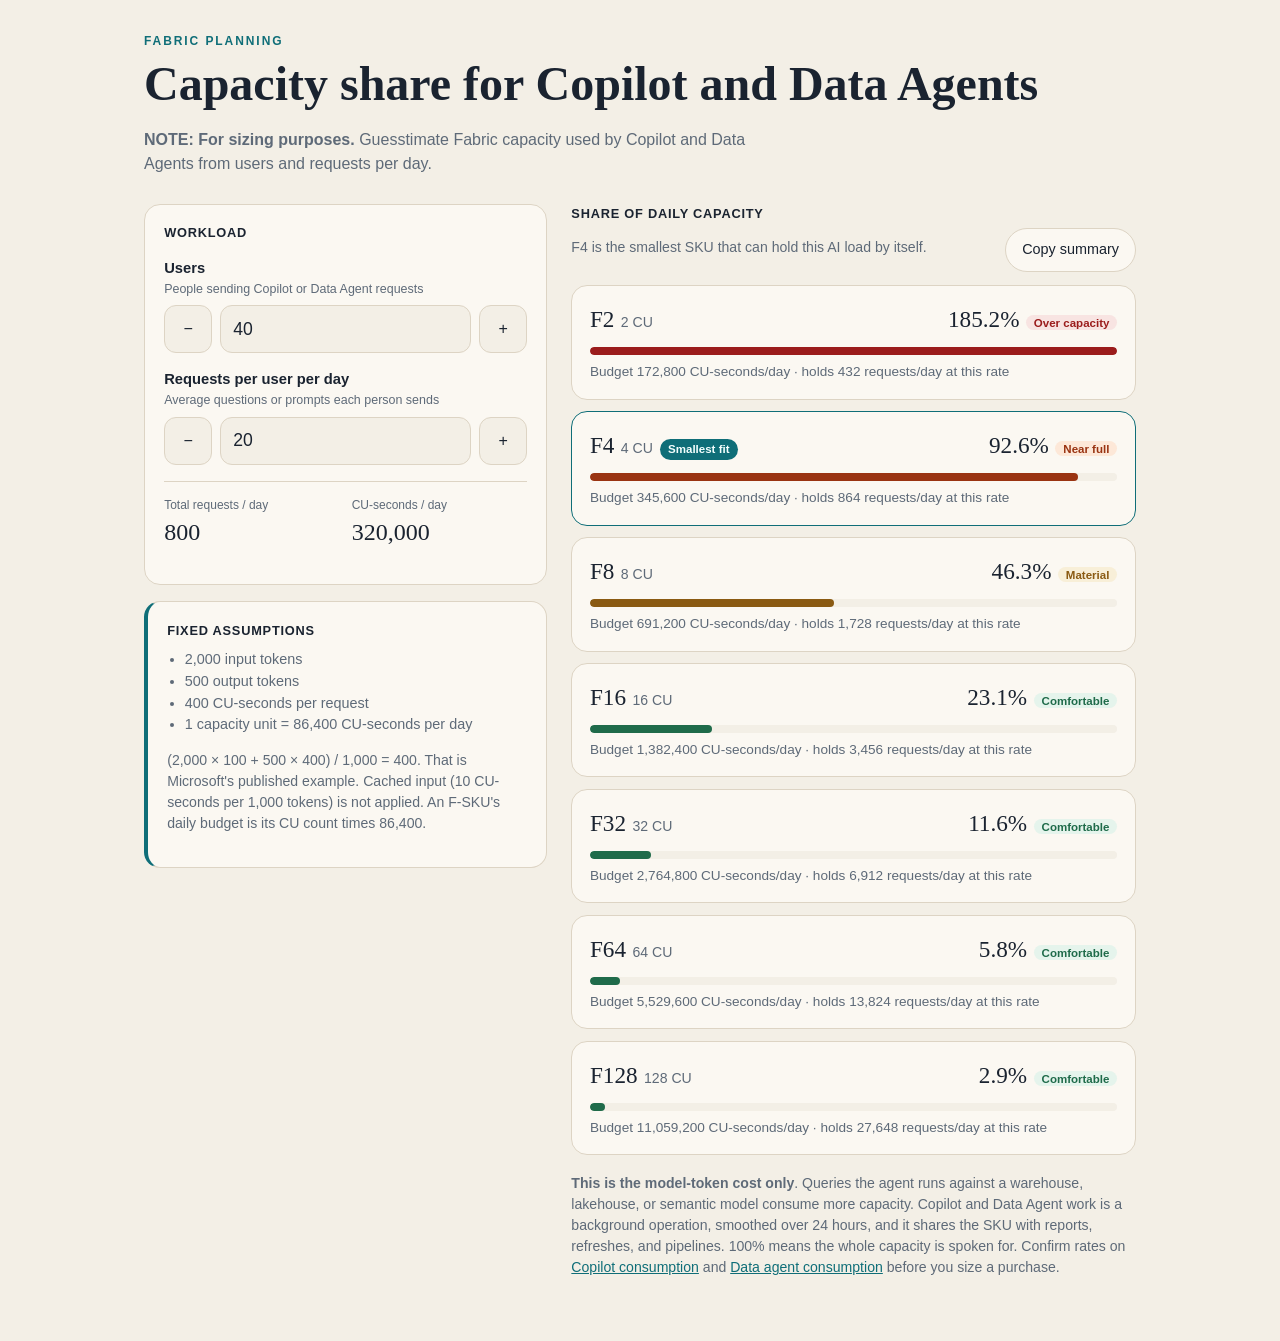
==== docs/index.html @ d9311674 "fix analytics and some text" ====
<!DOCTYPE html>
<html lang="en">
<head>
  <meta charset="utf-8" />
  <meta name="viewport" content="width=device-width, initial-scale=1" />
  <title>Fabric CU Planner</title>
  <meta name="description" content="
  Guesstimate Fabric capacity used by Copilot and Data Agents from users and requests per day." />
  <style>
    :root {
      --paper: #f3efe6;
      --sheet: #fbf8f2;
      --ink: #1a2330;
      --muted: #5e6a78;
      --line: #ddd4c4;
      --accent: #0f6e78;
      --accent-ink: #f4fffe;
      --ok: #1f6b4a;
      --ok-bg: #e5f4ec;
      --warn: #8a5a12;
      --warn-bg: #f8efd8;
      --hot: #9a3412;
      --hot-bg: #fde8d8;
      --over: #9b1c1c;
      --over-bg: #f8e4e2;
      --sans: "Segoe UI", "Liberation Sans", sans-serif;
      --serif: "Palatino Linotype", "Liberation Serif", Georgia, serif;
    }
    * { box-sizing: border-box; }
    html, body { margin: 0; background: var(--paper); color: var(--ink); }
    body { font-family: var(--sans); line-height: 1.5; }
    button, [role="button"] { cursor: pointer; }
    button, input { font: inherit; color: inherit; }
    a { color: var(--accent); }
    .wrap { max-width: 64rem; margin: 0 auto; padding: 2rem 1rem 3rem; }
    .kicker { margin: 0; font-size: 0.75rem; font-weight: 650; letter-spacing: 0.16em; text-transform: uppercase; color: var(--accent); }
    h1 { margin: 0.4rem 0 0; font-family: var(--serif); font-size: clamp(2rem, 5vw, 3rem); font-weight: 600; line-height: 1.15; }
    .lede { max-width: 40rem; color: var(--muted); }
    .layout { display: grid; gap: 1.5rem; margin-top: 1.75rem; }
    @media (min-width: 960px) {
      .layout { grid-template-columns: 5fr 7fr; align-items: start; }
    }
    .card { background: var(--sheet); border: 1px solid var(--line); border-radius: 1rem; padding: 1.15rem 1.2rem; }
    .accent-card { border-left: 4px solid var(--accent); }
    h2 { margin: 0; font-size: 0.8rem; letter-spacing: 0.06em; text-transform: uppercase; }
    label { display: block; font-size: 0.92rem; font-weight: 600; margin-top: 0.9rem; }
    .hint { margin: 0.1rem 0 0.4rem; color: var(--muted); font-size: 0.78rem; }
    .stepper { display: flex; gap: 0.5rem; }
    .stepper button, .stepper input {
      height: 3rem; border: 1px solid var(--line); background: var(--paper); border-radius: 0.75rem;
    }
    .stepper button { width: 3rem; }
    .stepper input { flex: 1; min-width: 0; padding: 0 0.75rem; font-size: 1.1rem; font-variant-numeric: tabular-nums; }
    .stepper input:focus { outline: 2px solid var(--accent); border-color: var(--accent); }
    .stats { display: grid; grid-template-columns: 1fr 1fr; gap: 0.75rem; margin-top: 1rem; padding-top: 0.9rem; border-top: 1px solid var(--line); }
    .stats dt { color: var(--muted); font-size: 0.75rem; }
    .stats dd { margin: 0; font-family: var(--serif); font-size: 1.5rem; font-variant-numeric: tabular-nums; }
    ul.assume { margin: 0.6rem 0 0; padding-left: 1.1rem; color: var(--muted); font-size: 0.9rem; }
    .note { color: var(--muted); font-size: 0.88rem; }
    .toolbar { display: flex; flex-wrap: wrap; justify-content: space-between; gap: 0.75rem; align-items: flex-end; margin-bottom: 0.8rem; }
    .actions { display: flex; gap: 0.5rem; flex-wrap: wrap; }
    .btn { display: inline-flex; align-items: center; height: 2.75rem; padding: 0 1rem; border-radius: 999px; border: 1px solid var(--line); background: var(--sheet); text-decoration: none; color: var(--ink); font-size: 0.9rem; }
    .btn.primary { background: var(--accent); color: var(--accent-ink); border-color: var(--accent); }
    ol { list-style: none; margin: 0; padding: 0; display: grid; gap: 0.7rem; }
    li.sku { background: var(--sheet); border: 1px solid var(--line); border-radius: 1rem; padding: 1rem 1.1rem; }
    li.sku.fit { border-color: var(--accent); }
    .row { display: flex; flex-wrap: wrap; justify-content: space-between; gap: 0.4rem; align-items: baseline; }
    .sku-name { font-family: var(--serif); font-size: 1.45rem; }
    .cus { color: var(--muted); font-size: 0.88rem; margin-left: 0.4rem; }
    .pill { display: inline-block; border-radius: 999px; padding: 0.1rem 0.5rem; font-size: 0.72rem; font-weight: 650; margin-left: 0.45rem; }
    .pill.fit { background: var(--accent); color: var(--accent-ink); }
    .pct { font-family: var(--serif); font-size: 1.45rem; font-variant-numeric: tabular-nums; }
    .band { border-radius: 999px; padding: 0.1rem 0.5rem; font-size: 0.72rem; font-weight: 650; margin-left: 0.4rem; }
    .room { background: var(--ok-bg); color: var(--ok); }
    .busy { background: var(--warn-bg); color: var(--warn); }
    .tight { background: var(--hot-bg); color: var(--hot); }
    .over { background: var(--over-bg); color: var(--over); }
    .track { margin-top: 0.65rem; height: 0.5rem; background: var(--paper); border-radius: 999px; overflow: hidden; }
    .fill { height: 100%; border-radius: 999px; width: 0; }
    .fill.room { background: var(--ok); }
    .fill.busy { background: var(--warn); }
    .fill.tight { background: var(--hot); }
    .fill.over { background: var(--over); }
    .meta { margin: 0.45rem 0 0; color: var(--muted); font-size: 0.85rem; font-variant-numeric: tabular-nums; }
    .foot { margin-top: 1.1rem; }
    @media (prefers-reduced-motion: no-preference) {
      .fill { transition: width 200ms ease; }
    }
  </style>
</head>
<body>
  <main class="wrap">
    <p class="kicker">Fabric planning</p>
    <h1>Capacity share for Copilot and Data Agents</h1>
    <p class="lede"><strong>NOTE: For sizing purposes.</strong> Guesstimate Fabric capacity used by Copilot and Data Agents from users and requests per day.</p>

    <div class="layout">
      <section>
        <div class="card">
          <h2>Workload</h2>
          <label for="users">Users</label>
          <p class="hint">People sending Copilot or Data Agent requests</p>
          <div class="stepper">
            <button type="button" id="users-dec" aria-label="Decrease users">−</button>
            <input id="users" inputmode="numeric" autocomplete="off" value="40" />
            <button type="button" id="users-inc" aria-label="Increase users">+</button>
          </div>
          <label for="requests">Requests per user per day</label>
          <p class="hint">Average questions or prompts each person sends</p>
          <div class="stepper">
            <button type="button" id="requests-dec" aria-label="Decrease requests">−</button>
            <input id="requests" inputmode="numeric" autocomplete="off" value="20" />
            <button type="button" id="requests-inc" aria-label="Increase requests">+</button>
          </div>
          <dl class="stats">
            <div><dt>Total requests / day</dt><dd id="total">0</dd></div>
            <div><dt>CU-seconds / day</dt><dd id="daily">0</dd></div>
          </dl>
        </div>
        <div class="card accent-card" style="margin-top:1rem">
          <h2>Fixed assumptions</h2>
          <ul class="assume">
            <li>2,000 input tokens</li>
            <li>500 output tokens</li>
            <li>400 CU-seconds per request</li>
            <li>1 capacity unit = 86,400 CU-seconds per day</li>
          </ul>
          <p class="note">(2,000 × 100 + 500 × 400) / 1,000 = 400. That is Microsoft's published example. Cached input (10 CU-seconds per 1,000 tokens) is not applied. An F-SKU's daily budget is its CU count times 86,400.</p>
        </div>
      </section>

      <section>
        <div class="toolbar">
          <div>
            <h2>Share of daily capacity</h2>
            <p class="note" id="fit-line"></p>
          </div>
          <div class="actions">
            <button type="button" class="btn" id="copy">Copy summary</button>
          </div>
        </div>
        <ol id="skus"></ol>
        <p class="note foot"><strong>This is the model-token cost only</strong>. Queries the agent runs against a warehouse, lakehouse, or semantic model consume more capacity. Copilot and Data Agent work is a background operation, smoothed over 24 hours, and it shares the SKU with reports, refreshes, and pipelines. 100% means the whole capacity is spoken for. Confirm rates on <a href="https://learn.microsoft.com/en-us/fabric/fundamentals/copilot-fabric-consumption" target="_blank">Copilot consumption</a> and <a href="https://learn.microsoft.com/en-us/fabric/fundamentals/data-agent-consumption" target="_blank">Data agent consumption</a> before you size a purchase.</p>
      </section>
    </div>
  </main>
  <script>
    const CU = 400;
    const DAY = 86400;
    const SKUS = [
      ["F2", 2], ["F4", 4], ["F8", 8], ["F16", 16], ["F32", 32], ["F64", 64], ["F128", 128]
    ];
    const BAND = {
      room: "Comfortable",
      busy: "Material",
      tight: "Near full",
      over: "Over capacity"
    };

    const usersEl = document.getElementById("users");
    const reqEl = document.getElementById("requests");
    const list = document.getElementById("skus");

    function digits(raw) {
      return String(raw).replace(/\D/g, "").replace(/^0+(?=\d)/, "").slice(0, 10);
    }
    function count(raw) {
      const d = digits(raw);
      if (!d) return 0;
      return Math.min(Number(d), 1000000000);
    }
    function fmt(n) { return Math.round(n).toLocaleString("en-US"); }
    function pctText(pct) {
      if (pct > 0 && pct < 0.1) return "<0.1%";
      if (pct > 100 && pct < 1000) return pct.toFixed(1) + "%";
      if (pct >= 1000) return Math.round(pct).toLocaleString("en-US") + "%";
      return pct.toFixed(1) + "%";
    }
    function band(pct) {
      if (pct > 100) return "over";
      if (pct > 80) return "tight";
      if (pct > 30) return "busy";
      return "room";
    }

    function render() {
      const users = count(usersEl.value);
      const perUser = count(reqEl.value);
      const total = users * perUser;
      const daily = total * CU;
      document.getElementById("total").textContent = fmt(total);
      document.getElementById("daily").textContent = fmt(daily);

      let smallest = null;
      const rows = SKUS.map(function (sku) {
        const budget = sku[1] * DAY;
        const pct = (daily / budget) * 100;
        const fits = pct <= 100;
        if (fits && !smallest) smallest = sku[0];
        return { id: sku[0], cus: sku[1], budget: budget, pct: pct, holds: Math.floor(budget / CU), fits: fits, band: band(pct) };
      });

      document.getElementById("fit-line").textContent = smallest
        ? smallest + " is the smallest SKU that can hold this AI load by itself."
        : "Even F128 is over capacity for this AI load by itself.";

      list.replaceChildren();
      rows.forEach(function (row) {
        const li = document.createElement("li");
        const marked = row.id === smallest && daily > 0;
        li.className = "sku" + (marked ? " fit" : "");
        const width = Math.max(0, Math.min(row.pct, 100));
        li.innerHTML =
          '<div class="row"><div><span class="sku-name"></span><span class="cus"></span>' +
          (marked ? '<span class="pill fit">Smallest fit</span>' : "") +
          '</div><div><span class="pct"></span><span class="band"></span></div></div>' +
          '<div class="track" role="meter"><div class="fill"></div></div>' +
          '<p class="meta"></p>';
        li.querySelector(".sku-name").textContent = row.id;
        li.querySelector(".cus").textContent = row.cus + " CU";
        li.querySelector(".pct").textContent = pctText(row.pct);
        const badge = li.querySelector(".band");
        badge.textContent = BAND[row.band];
        badge.classList.add(row.band);
        const fill = li.querySelector(".fill");
        fill.classList.add(row.band);
        fill.style.width = width + "%";
        li.querySelector(".track").setAttribute("aria-label", row.id + " uses " + pctText(row.pct) + " of daily capacity");
        li.querySelector(".meta").textContent =
          "Budget " + fmt(row.budget) + " CU-seconds/day · holds " + fmt(row.holds) + " requests/day at this rate";
        list.appendChild(li);
      });
    }

    function bind(input, dec, inc) {
      input.addEventListener("input", function () {
        input.value = digits(input.value);
        render();
      });
      document.getElementById(dec).addEventListener("click", function () {
        input.value = String(Math.max(0, count(input.value) - 1));
        render();
      });
      document.getElementById(inc).addEventListener("click", function () {
        input.value = String(count(input.value) + 1);
        render();
      });
    }
    bind(usersEl, "users-dec", "users-inc");
    bind(reqEl, "requests-dec", "requests-inc");

    document.getElementById("copy").addEventListener("click", async function () {
      const users = count(usersEl.value);
      const perUser = count(reqEl.value);
      const total = users * perUser;
      const daily = total * CU;
      const lines = [
        "Fabric Copilot / Data Agent capacity guesstimate",
        "Users: " + fmt(users),
        "Requests per user per day: " + fmt(perUser),
        "Total requests per day: " + fmt(total),
        "CU-seconds per request: 400 (2,000 input tokens + 500 output tokens)",
        "Daily CU-seconds: " + fmt(daily),
        "",
        "Share of each SKU (CU count × 86,400 CU-seconds/day):"
      ];
      let smallest = null;
      SKUS.forEach(function (sku) {
        const pct = (daily / (sku[1] * DAY)) * 100;
        const fits = pct <= 100;
        if (fits && !smallest) smallest = sku[0];
        lines.push(sku[0] + "  " + pctText(pct) + "  " + (fits ? "fits" : "over"));
      });
      lines.push("");
      lines.push(smallest
        ? "Smallest SKU that fits this AI load alone: " + smallest
        : "Even F128 is over capacity for this AI load alone.");
      lines.push("LLM tokens only. Queries against warehouse, lakehouse, or semantic models are extra.");
      const text = lines.join("\n");
      try { await navigator.clipboard.writeText(text); }
      catch (err) {
        const area = document.createElement("textarea");
        area.value = text;
        document.body.appendChild(area);
        area.select();
        document.execCommand("copy");
        area.remove();
      }
      const btn = document.getElementById("copy");
      btn.textContent = "Copied";
      setTimeout(function () { btn.textContent = "Copy summary"; }, 1600);
    });

    render();
  </script>
  <!-- Cloudflare Web Analytics --><script type='module' src='https://static.cloudflareinsights.com/beacon.min.js' data-cf-beacon='{"token": "a39a55a293044466ad2233b0552613f7"}'></script><!-- End Cloudflare Web Analytics -->
</body>
</html>
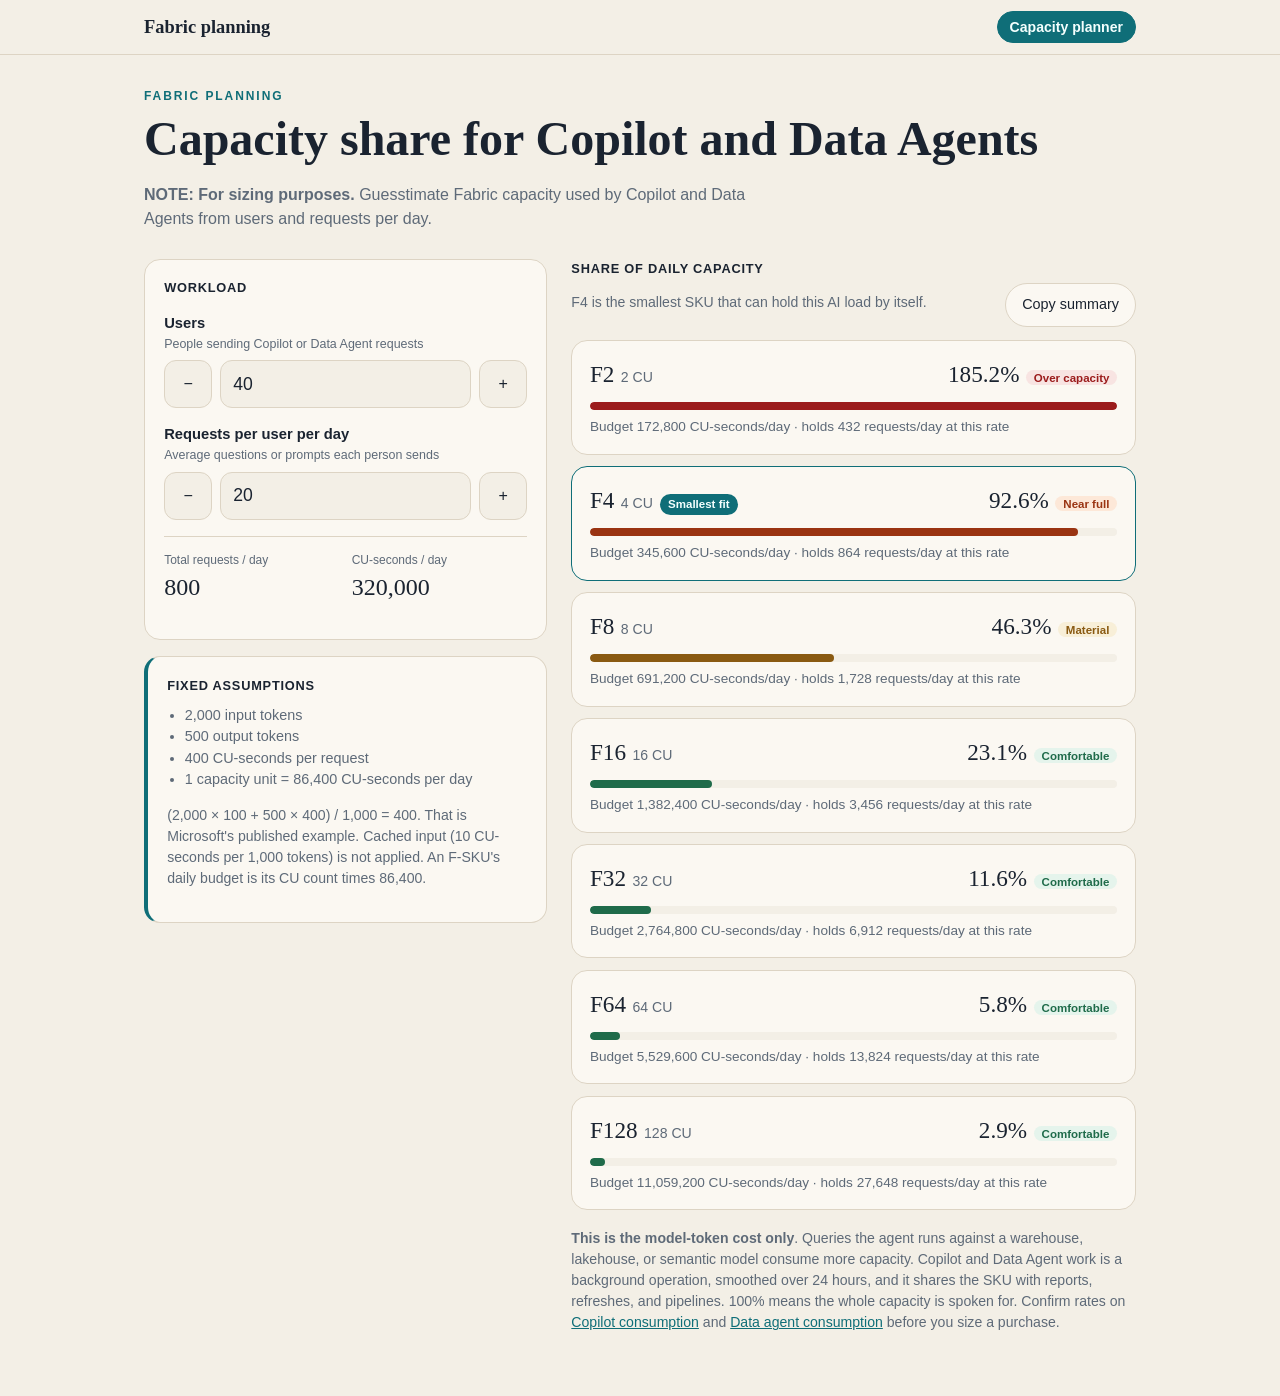
==== commit ddcec41e: "Add a shared navigation menu for future planning tools" ====
--- a/docs/index.html
+++ b/docs/index.html
@@ -88,7 +88,8 @@
     }
   </style>
 </head>
-<body>
+<body data-page="cu">
+  <script src="nav.js"></script>
   <main class="wrap">
     <p class="kicker">Fabric planning</p>
     <h1>Capacity share for Copilot and Data Agents</h1>
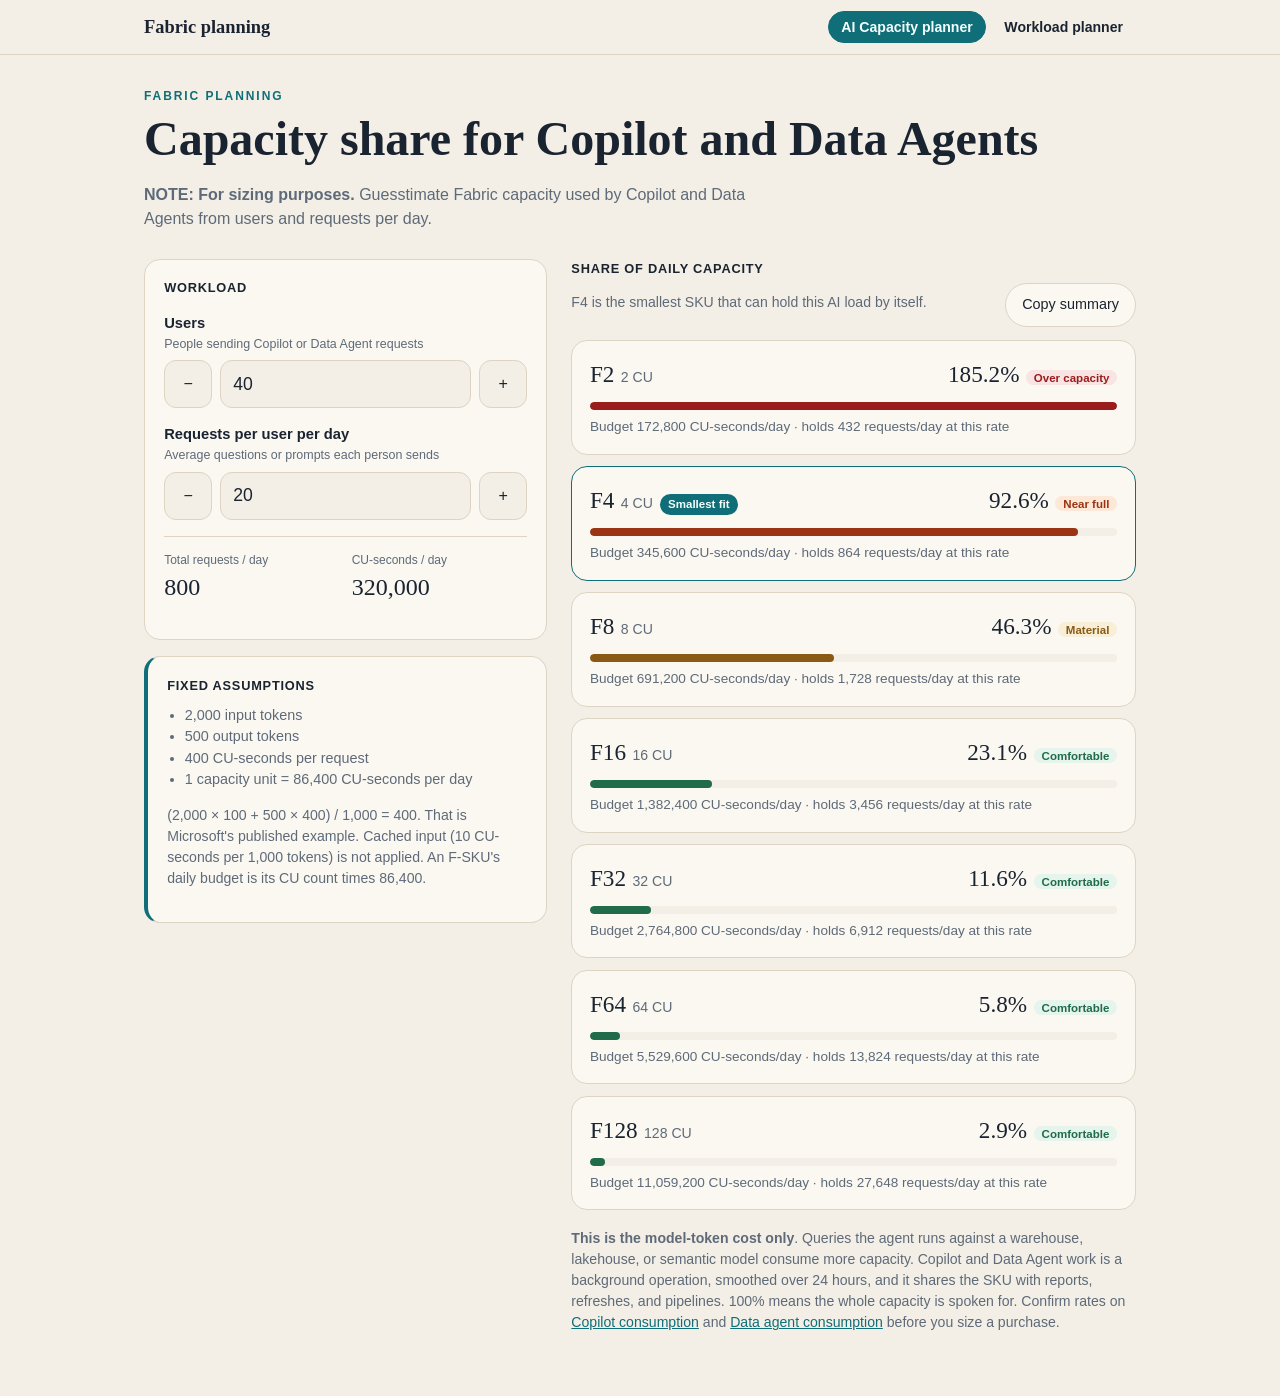
==== commit c903398a: "Extract shared site styles into docs/site.css" ====
--- a/docs/index.html
+++ b/docs/index.html
@@ -6,87 +6,7 @@
   <title>Fabric CU Planner</title>
   <meta name="description" content="
   Guesstimate Fabric capacity used by Copilot and Data Agents from users and requests per day." />
-  <style>
-    :root {
-      --paper: #f3efe6;
-      --sheet: #fbf8f2;
-      --ink: #1a2330;
-      --muted: #5e6a78;
-      --line: #ddd4c4;
-      --accent: #0f6e78;
-      --accent-ink: #f4fffe;
-      --ok: #1f6b4a;
-      --ok-bg: #e5f4ec;
-      --warn: #8a5a12;
-      --warn-bg: #f8efd8;
-      --hot: #9a3412;
-      --hot-bg: #fde8d8;
-      --over: #9b1c1c;
-      --over-bg: #f8e4e2;
-      --sans: "Segoe UI", "Liberation Sans", sans-serif;
-      --serif: "Palatino Linotype", "Liberation Serif", Georgia, serif;
-    }
-    * { box-sizing: border-box; }
-    html, body { margin: 0; background: var(--paper); color: var(--ink); }
-    body { font-family: var(--sans); line-height: 1.5; }
-    button, [role="button"] { cursor: pointer; }
-    button, input { font: inherit; color: inherit; }
-    a { color: var(--accent); }
-    .wrap { max-width: 64rem; margin: 0 auto; padding: 2rem 1rem 3rem; }
-    .kicker { margin: 0; font-size: 0.75rem; font-weight: 650; letter-spacing: 0.16em; text-transform: uppercase; color: var(--accent); }
-    h1 { margin: 0.4rem 0 0; font-family: var(--serif); font-size: clamp(2rem, 5vw, 3rem); font-weight: 600; line-height: 1.15; }
-    .lede { max-width: 40rem; color: var(--muted); }
-    .layout { display: grid; gap: 1.5rem; margin-top: 1.75rem; }
-    @media (min-width: 960px) {
-      .layout { grid-template-columns: 5fr 7fr; align-items: start; }
-    }
-    .card { background: var(--sheet); border: 1px solid var(--line); border-radius: 1rem; padding: 1.15rem 1.2rem; }
-    .accent-card { border-left: 4px solid var(--accent); }
-    h2 { margin: 0; font-size: 0.8rem; letter-spacing: 0.06em; text-transform: uppercase; }
-    label { display: block; font-size: 0.92rem; font-weight: 600; margin-top: 0.9rem; }
-    .hint { margin: 0.1rem 0 0.4rem; color: var(--muted); font-size: 0.78rem; }
-    .stepper { display: flex; gap: 0.5rem; }
-    .stepper button, .stepper input {
-      height: 3rem; border: 1px solid var(--line); background: var(--paper); border-radius: 0.75rem;
-    }
-    .stepper button { width: 3rem; }
-    .stepper input { flex: 1; min-width: 0; padding: 0 0.75rem; font-size: 1.1rem; font-variant-numeric: tabular-nums; }
-    .stepper input:focus { outline: 2px solid var(--accent); border-color: var(--accent); }
-    .stats { display: grid; grid-template-columns: 1fr 1fr; gap: 0.75rem; margin-top: 1rem; padding-top: 0.9rem; border-top: 1px solid var(--line); }
-    .stats dt { color: var(--muted); font-size: 0.75rem; }
-    .stats dd { margin: 0; font-family: var(--serif); font-size: 1.5rem; font-variant-numeric: tabular-nums; }
-    ul.assume { margin: 0.6rem 0 0; padding-left: 1.1rem; color: var(--muted); font-size: 0.9rem; }
-    .note { color: var(--muted); font-size: 0.88rem; }
-    .toolbar { display: flex; flex-wrap: wrap; justify-content: space-between; gap: 0.75rem; align-items: flex-end; margin-bottom: 0.8rem; }
-    .actions { display: flex; gap: 0.5rem; flex-wrap: wrap; }
-    .btn { display: inline-flex; align-items: center; height: 2.75rem; padding: 0 1rem; border-radius: 999px; border: 1px solid var(--line); background: var(--sheet); text-decoration: none; color: var(--ink); font-size: 0.9rem; }
-    .btn.primary { background: var(--accent); color: var(--accent-ink); border-color: var(--accent); }
-    ol { list-style: none; margin: 0; padding: 0; display: grid; gap: 0.7rem; }
-    li.sku { background: var(--sheet); border: 1px solid var(--line); border-radius: 1rem; padding: 1rem 1.1rem; }
-    li.sku.fit { border-color: var(--accent); }
-    .row { display: flex; flex-wrap: wrap; justify-content: space-between; gap: 0.4rem; align-items: baseline; }
-    .sku-name { font-family: var(--serif); font-size: 1.45rem; }
-    .cus { color: var(--muted); font-size: 0.88rem; margin-left: 0.4rem; }
-    .pill { display: inline-block; border-radius: 999px; padding: 0.1rem 0.5rem; font-size: 0.72rem; font-weight: 650; margin-left: 0.45rem; }
-    .pill.fit { background: var(--accent); color: var(--accent-ink); }
-    .pct { font-family: var(--serif); font-size: 1.45rem; font-variant-numeric: tabular-nums; }
-    .band { border-radius: 999px; padding: 0.1rem 0.5rem; font-size: 0.72rem; font-weight: 650; margin-left: 0.4rem; }
-    .room { background: var(--ok-bg); color: var(--ok); }
-    .busy { background: var(--warn-bg); color: var(--warn); }
-    .tight { background: var(--hot-bg); color: var(--hot); }
-    .over { background: var(--over-bg); color: var(--over); }
-    .track { margin-top: 0.65rem; height: 0.5rem; background: var(--paper); border-radius: 999px; overflow: hidden; }
-    .fill { height: 100%; border-radius: 999px; width: 0; }
-    .fill.room { background: var(--ok); }
-    .fill.busy { background: var(--warn); }
-    .fill.tight { background: var(--hot); }
-    .fill.over { background: var(--over); }
-    .meta { margin: 0.45rem 0 0; color: var(--muted); font-size: 0.85rem; font-variant-numeric: tabular-nums; }
-    .foot { margin-top: 1.1rem; }
-    @media (prefers-reduced-motion: no-preference) {
-      .fill { transition: width 200ms ease; }
-    }
-  </style>
+  <link rel="stylesheet" href="site.css" />
 </head>
 <body data-page="cu">
   <script src="nav.js"></script>
--- a/docs/site.css
+++ b/docs/site.css
@@ -0,0 +1,238 @@
+/* Shared styles for the Fabric planning site.
+   Link this from every page: <link rel="stylesheet" href="site.css" /> */
+
+:root {
+  --paper: #f3efe6;
+  --sheet: #fbf8f2;
+  --ink: #1a2330;
+  --muted: #5e6a78;
+  --line: #ddd4c4;
+  --accent: #0f6e78;
+  --accent-ink: #f4fffe;
+  --ok: #1f6b4a;
+  --ok-bg: #e5f4ec;
+  --warn: #8a5a12;
+  --warn-bg: #f8efd8;
+  --hot: #9a3412;
+  --hot-bg: #fde8d8;
+  --over: #9b1c1c;
+  --over-bg: #f8e4e2;
+  --sans: "Segoe UI", "Liberation Sans", sans-serif;
+  --serif: "Palatino Linotype", "Liberation Serif", Georgia, serif;
+}
+
+* { box-sizing: border-box; }
+html, body { margin: 0; background: var(--paper); color: var(--ink); }
+body { font-family: var(--sans); line-height: 1.5; }
+button, [role="button"] { cursor: pointer; }
+button, input { font: inherit; color: inherit; }
+a { color: var(--accent); }
+
+/* Navigation injected by nav.js */
+.site-header {
+  position: sticky;
+  top: 0;
+  z-index: 20;
+  background: var(--paper);
+  border-bottom: 1px solid var(--line);
+}
+.site-bar {
+  max-width: 64rem;
+  margin: 0 auto;
+  padding: 0.7rem 1rem;
+  display: flex;
+  flex-wrap: wrap;
+  align-items: center;
+  gap: 0.45rem 0.85rem;
+}
+.site-brand {
+  margin-right: auto;
+  font-family: var(--serif);
+  font-size: 1.15rem;
+  font-weight: 600;
+  color: var(--ink);
+  text-decoration: none;
+  line-height: 1.2;
+}
+.site-nav { display: flex; flex-wrap: wrap; gap: 0.35rem; }
+.site-nav a {
+  text-decoration: none;
+  color: var(--ink);
+  font-size: 0.88rem;
+  font-weight: 650;
+  line-height: 1.2;
+  padding: 0.4rem 0.75rem;
+  border-radius: 999px;
+  border: 1px solid transparent;
+}
+.site-nav a:hover { background: var(--sheet); border-color: var(--line); }
+.site-nav a[aria-current="page"] {
+  background: var(--accent);
+  color: var(--accent-ink);
+  border-color: var(--accent);
+}
+.site-nav a[aria-current="page"]:hover { background: var(--accent); }
+
+/* Page frame */
+.wrap { max-width: 64rem; margin: 0 auto; padding: 2rem 1rem 3rem; }
+.kicker {
+  margin: 0;
+  font-size: 0.75rem;
+  font-weight: 650;
+  letter-spacing: 0.16em;
+  text-transform: uppercase;
+  color: var(--accent);
+}
+h1 {
+  margin: 0.4rem 0 0;
+  font-family: var(--serif);
+  font-size: clamp(2rem, 5vw, 3rem);
+  font-weight: 600;
+  line-height: 1.15;
+}
+.lede { max-width: 40rem; color: var(--muted); }
+.layout { display: grid; gap: 1.5rem; margin-top: 1.75rem; }
+@media (min-width: 960px) {
+  .layout { grid-template-columns: 5fr 7fr; align-items: start; }
+}
+
+.card { background: var(--sheet); border: 1px solid var(--line); border-radius: 1rem; padding: 1.15rem 1.2rem; }
+.accent-card { border-left: 4px solid var(--accent); }
+.stack { display: grid; gap: 1rem; }
+
+h2 { margin: 0; font-size: 0.8rem; letter-spacing: 0.06em; text-transform: uppercase; }
+label { display: block; font-size: 0.92rem; font-weight: 600; margin-top: 0.9rem; }
+.hint { margin: 0.1rem 0 0.4rem; color: var(--muted); font-size: 0.78rem; }
+.note { color: var(--muted); font-size: 0.88rem; }
+ul.assume { margin: 0.6rem 0 0; padding-left: 1.1rem; color: var(--muted); font-size: 0.9rem; }
+.foot { margin-top: 1.1rem; }
+
+.stepper { display: flex; gap: 0.5rem; }
+.stepper button, .stepper input {
+  height: 3rem;
+  border: 1px solid var(--line);
+  background: var(--paper);
+  border-radius: 0.75rem;
+}
+.stepper button { width: 3rem; }
+.stepper input {
+  flex: 1;
+  min-width: 0;
+  padding: 0 0.75rem;
+  font-size: 1.1rem;
+  font-variant-numeric: tabular-nums;
+}
+.stepper input:focus { outline: 2px solid var(--accent); border-color: var(--accent); }
+
+input[type="number"] {
+  width: 100%;
+  height: 2.7rem;
+  border: 1px solid var(--line);
+  background: var(--paper);
+  border-radius: 0.7rem;
+  padding: 0 0.7rem;
+  font-variant-numeric: tabular-nums;
+}
+input[type="number"]:focus { outline: 2px solid var(--accent); border-color: var(--accent); }
+input[type="range"] { width: 100%; accent-color: var(--accent); }
+
+.grid { display: grid; gap: 0.75rem 1rem; margin-top: 0.8rem; }
+@media (min-width: 640px) {
+  .grid.two { grid-template-columns: 1fr 1fr; }
+}
+
+.stats {
+  display: grid;
+  grid-template-columns: 1fr 1fr;
+  gap: 0.75rem;
+  margin-top: 1rem;
+  padding-top: 0.9rem;
+  border-top: 1px solid var(--line);
+}
+.stats dt { color: var(--muted); font-size: 0.75rem; }
+.stats dd { margin: 0; font-family: var(--serif); font-size: 1.5rem; font-variant-numeric: tabular-nums; }
+
+.toolbar {
+  display: flex;
+  flex-wrap: wrap;
+  justify-content: space-between;
+  gap: 0.75rem;
+  align-items: flex-end;
+  margin-bottom: 0.8rem;
+}
+.actions { display: flex; gap: 0.5rem; flex-wrap: wrap; }
+.btn {
+  display: inline-flex;
+  align-items: center;
+  height: 2.75rem;
+  padding: 0 1rem;
+  border-radius: 999px;
+  border: 1px solid var(--line);
+  background: var(--sheet);
+  text-decoration: none;
+  color: var(--ink);
+  font-size: 0.9rem;
+}
+.btn.primary { background: var(--accent); color: var(--accent-ink); border-color: var(--accent); }
+
+ol { list-style: none; margin: 0; padding: 0; display: grid; gap: 0.7rem; }
+li.sku { background: var(--sheet); border: 1px solid var(--line); border-radius: 1rem; padding: 1rem 1.1rem; }
+li.sku.fit { border-color: var(--accent); }
+.row { display: flex; flex-wrap: wrap; justify-content: space-between; gap: 0.4rem; align-items: baseline; }
+.sku-name { font-family: var(--serif); font-size: 1.45rem; }
+.cus { color: var(--muted); font-size: 0.88rem; margin-left: 0.4rem; }
+.pill {
+  display: inline-block;
+  border-radius: 999px;
+  padding: 0.1rem 0.5rem;
+  font-size: 0.72rem;
+  font-weight: 650;
+  margin-left: 0.45rem;
+}
+.pill.fit { background: var(--accent); color: var(--accent-ink); }
+.pct { font-family: var(--serif); font-size: 1.45rem; font-variant-numeric: tabular-nums; }
+.band { border-radius: 999px; padding: 0.1rem 0.5rem; font-size: 0.72rem; font-weight: 650; margin-left: 0.4rem; }
+.room { background: var(--ok-bg); color: var(--ok); }
+.busy { background: var(--warn-bg); color: var(--warn); }
+.tight { background: var(--hot-bg); color: var(--hot); }
+.over { background: var(--over-bg); color: var(--over); }
+.track { margin-top: 0.65rem; height: 0.5rem; background: var(--paper); border-radius: 999px; overflow: hidden; }
+.fill { height: 100%; border-radius: 999px; width: 0; }
+.fill.room { background: var(--ok); }
+.fill.busy { background: var(--warn); }
+.fill.tight { background: var(--hot); }
+.fill.over { background: var(--over); }
+.meta { margin: 0.45rem 0 0; color: var(--muted); font-size: 0.85rem; font-variant-numeric: tabular-nums; }
+
+.split { display: grid; gap: 0.4rem; margin: 0.8rem 0 1rem; }
+.split-row { display: flex; justify-content: space-between; gap: 0.5rem; font-size: 0.88rem; }
+.split-row span:last-child { font-variant-numeric: tabular-nums; }
+.work-title { display: flex; justify-content: space-between; gap: 0.5rem; align-items: baseline; }
+.work-cu { font-family: var(--serif); font-size: 1.15rem; font-variant-numeric: tabular-nums; }
+
+@media (prefers-reduced-motion: no-preference) {
+  .fill { transition: width 200ms ease; }
+}
+
+/* Workload planner: wider frame, tighter form rhythm */
+[data-page="workloads"] .wrap { max-width: 72rem; }
+[data-page="workloads"] .lede { max-width: 46rem; }
+@media (min-width: 980px) {
+  [data-page="workloads"] .layout { grid-template-columns: 1.05fr 0.95fr; }
+}
+[data-page="workloads"] label { font-size: 0.88rem; margin-top: 0; }
+[data-page="workloads"] .hint { margin: 0.1rem 0 0.35rem; font-size: 0.76rem; }
+[data-page="workloads"] .note { font-size: 0.86rem; }
+[data-page="workloads"] ul.assume { font-size: 0.88rem; }
+[data-page="workloads"] .stats { margin-top: 0.9rem; padding-top: 0; border-top: 0; }
+[data-page="workloads"] .stats dd { font-size: 1.4rem; }
+[data-page="workloads"] .btn { height: 2.6rem; }
+[data-page="workloads"] li.sku { padding: 0.9rem 1rem; }
+[data-page="workloads"] .sku-name { font-size: 1.3rem; }
+[data-page="workloads"] .cus { font-size: 0.85rem; margin-left: 0.35rem; }
+[data-page="workloads"] .pill { background: var(--accent); color: var(--accent-ink); font-size: 0.7rem; margin-left: 0.4rem; }
+[data-page="workloads"] .pct { font-size: 1.3rem; }
+[data-page="workloads"] .band { font-size: 0.7rem; margin-left: 0.35rem; }
+[data-page="workloads"] .track { margin-top: 0.55rem; height: 0.45rem; }
+[data-page="workloads"] .meta { margin-top: 0.35rem; font-size: 0.82rem; }
+[data-page="workloads"] .site-bar { max-width: 72rem; }
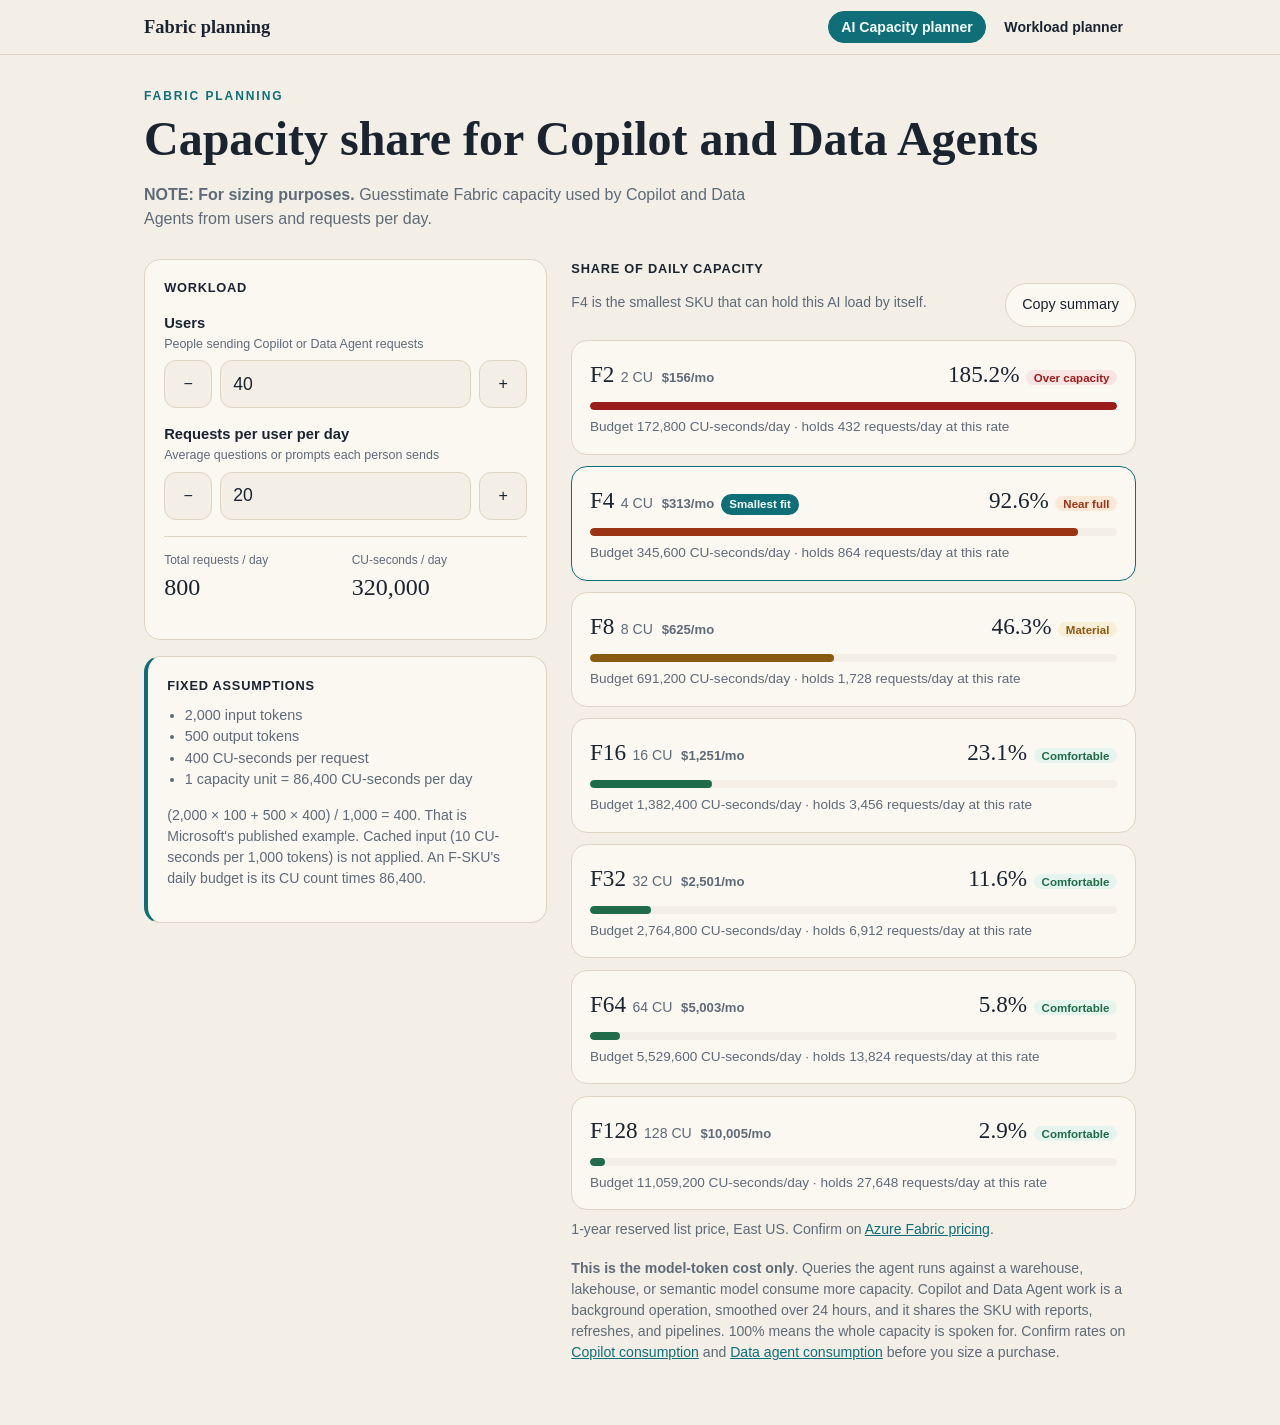
==== commit 5dc0f9b4: "Show East US 1-year reserved F-SKU price on each capacity row" ====
--- a/docs/index.html
+++ b/docs/index.html
@@ -61,6 +61,7 @@
           </div>
         </div>
         <ol id="skus"></ol>
+        <p class="note price-note">1-year reserved list price, East US. Confirm on <a href="https://azure.microsoft.com/en-us/pricing/details/microsoft-fabric/" target="_blank">Azure Fabric pricing</a>.</p>
         <p class="note foot"><strong>This is the model-token cost only</strong>. Queries the agent runs against a warehouse, lakehouse, or semantic model consume more capacity. Copilot and Data Agent work is a background operation, smoothed over 24 hours, and it shares the SKU with reports, refreshes, and pipelines. 100% means the whole capacity is spoken for. Confirm rates on <a href="https://learn.microsoft.com/en-us/fabric/fundamentals/copilot-fabric-consumption" target="_blank">Copilot consumption</a> and <a href="https://learn.microsoft.com/en-us/fabric/fundamentals/data-agent-consumption" target="_blank">Data agent consumption</a> before you size a purchase.</p>
       </section>
     </div>
@@ -118,7 +119,7 @@
         const pct = (daily / budget) * 100;
         const fits = pct <= 100;
         if (fits && !smallest) smallest = sku[0];
-        return { id: sku[0], cus: sku[1], budget: budget, pct: pct, holds: Math.floor(budget / CU), fits: fits, band: band(pct) };
+        return { id: sku[0], cus: sku[1], budget: budget, pct: pct, holds: Math.floor(budget / CU), fits: fits, band: band(pct), price: Math.round(sku[1] * 938 / 12) };
       });
 
       document.getElementById("fit-line").textContent = smallest
@@ -132,13 +133,14 @@
         li.className = "sku" + (marked ? " fit" : "");
         const width = Math.max(0, Math.min(row.pct, 100));
         li.innerHTML =
-          '<div class="row"><div><span class="sku-name"></span><span class="cus"></span>' +
+          '<div class="row"><div><span class="sku-name"></span><span class="cus"></span><span class="price"></span>' +
           (marked ? '<span class="pill fit">Smallest fit</span>' : "") +
           '</div><div><span class="pct"></span><span class="band"></span></div></div>' +
           '<div class="track" role="meter"><div class="fill"></div></div>' +
           '<p class="meta"></p>';
         li.querySelector(".sku-name").textContent = row.id;
         li.querySelector(".cus").textContent = row.cus + " CU";
+        li.querySelector(".price").textContent = "$" + fmt(row.price) + "/mo";
         li.querySelector(".pct").textContent = pctText(row.pct);
         const badge = li.querySelector(".band");
         badge.textContent = BAND[row.band];
@@ -190,13 +192,14 @@
         const pct = (daily / (sku[1] * DAY)) * 100;
         const fits = pct <= 100;
         if (fits && !smallest) smallest = sku[0];
-        lines.push(sku[0] + "  " + pctText(pct) + "  " + (fits ? "fits" : "over"));
+        lines.push(sku[0] + "  " + pctText(pct) + "  " + (fits ? "fits" : "over") + "  $" + fmt(Math.round(sku[1] * 938 / 12)) + "/mo reserved");
       });
       lines.push("");
       lines.push(smallest
         ? "Smallest SKU that fits this AI load alone: " + smallest
         : "Even F128 is over capacity for this AI load alone.");
       lines.push("LLM tokens only. Queries against warehouse, lakehouse, or semantic models are extra.");
+      lines.push("Prices are East US 1-year reserved list rates.");
       const text = lines.join("\n");
       try { await navigator.clipboard.writeText(text); }
       catch (err) {
--- a/docs/site.css
+++ b/docs/site.css
@@ -181,6 +181,7 @@
 .row { display: flex; flex-wrap: wrap; justify-content: space-between; gap: 0.4rem; align-items: baseline; }
 .sku-name { font-family: var(--serif); font-size: 1.45rem; }
 .cus { color: var(--muted); font-size: 0.88rem; margin-left: 0.4rem; }
+.price { color: var(--muted); font-size: 0.82rem; margin-left: 0.55rem; font-variant-numeric: tabular-nums; font-weight: 550; }
 .pill {
   display: inline-block;
   border-radius: 999px;
@@ -203,6 +204,7 @@
 .fill.tight { background: var(--hot); }
 .fill.over { background: var(--over); }
 .meta { margin: 0.45rem 0 0; color: var(--muted); font-size: 0.85rem; font-variant-numeric: tabular-nums; }
+.price-note { margin: 0.55rem 0 0; }
 
 .split { display: grid; gap: 0.4rem; margin: 0.8rem 0 1rem; }
 .split-row { display: flex; justify-content: space-between; gap: 0.5rem; font-size: 0.88rem; }
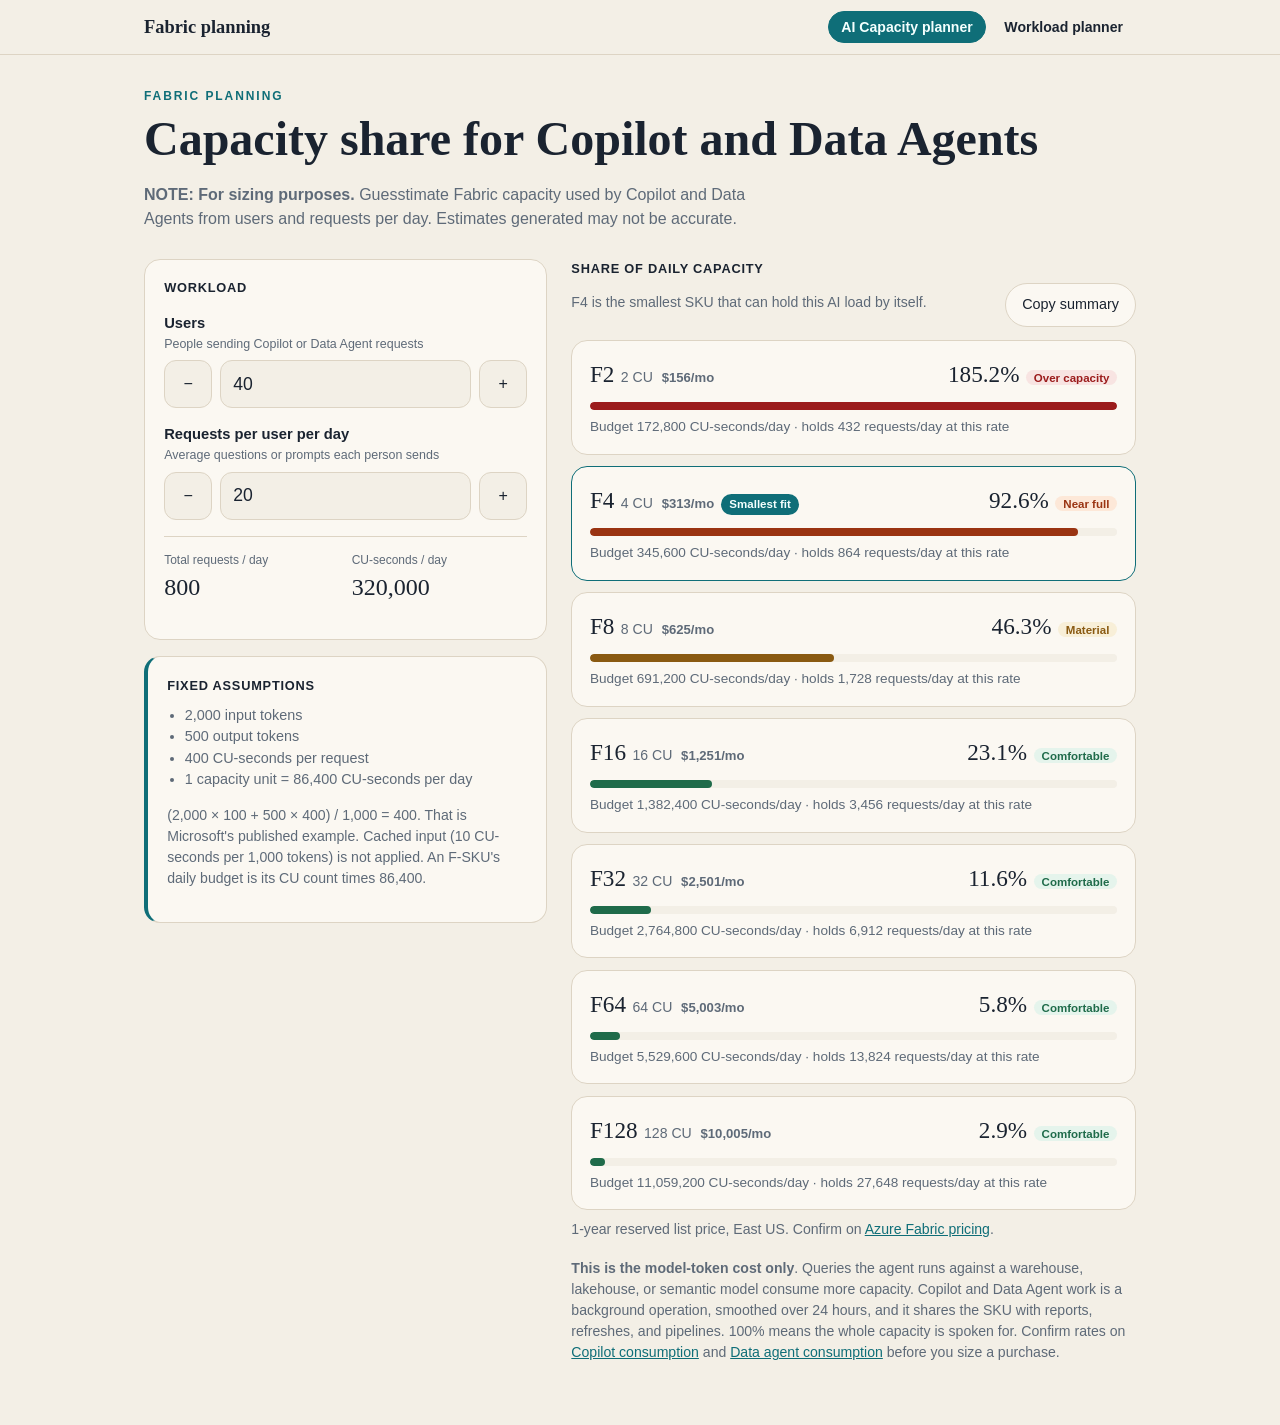
==== commit 4554b736: "add disclaimer" ====
--- a/docs/index.html
+++ b/docs/index.html
@@ -13,7 +13,7 @@
   <main class="wrap">
     <p class="kicker">Fabric planning</p>
     <h1>Capacity share for Copilot and Data Agents</h1>
-    <p class="lede"><strong>NOTE: For sizing purposes.</strong> Guesstimate Fabric capacity used by Copilot and Data Agents from users and requests per day.</p>
+    <p class="lede"><strong>NOTE: For sizing purposes.</strong> Guesstimate Fabric capacity used by Copilot and Data Agents from users and requests per day. Estimates generated may not be accurate.</p>
 
     <div class="layout">
       <section>
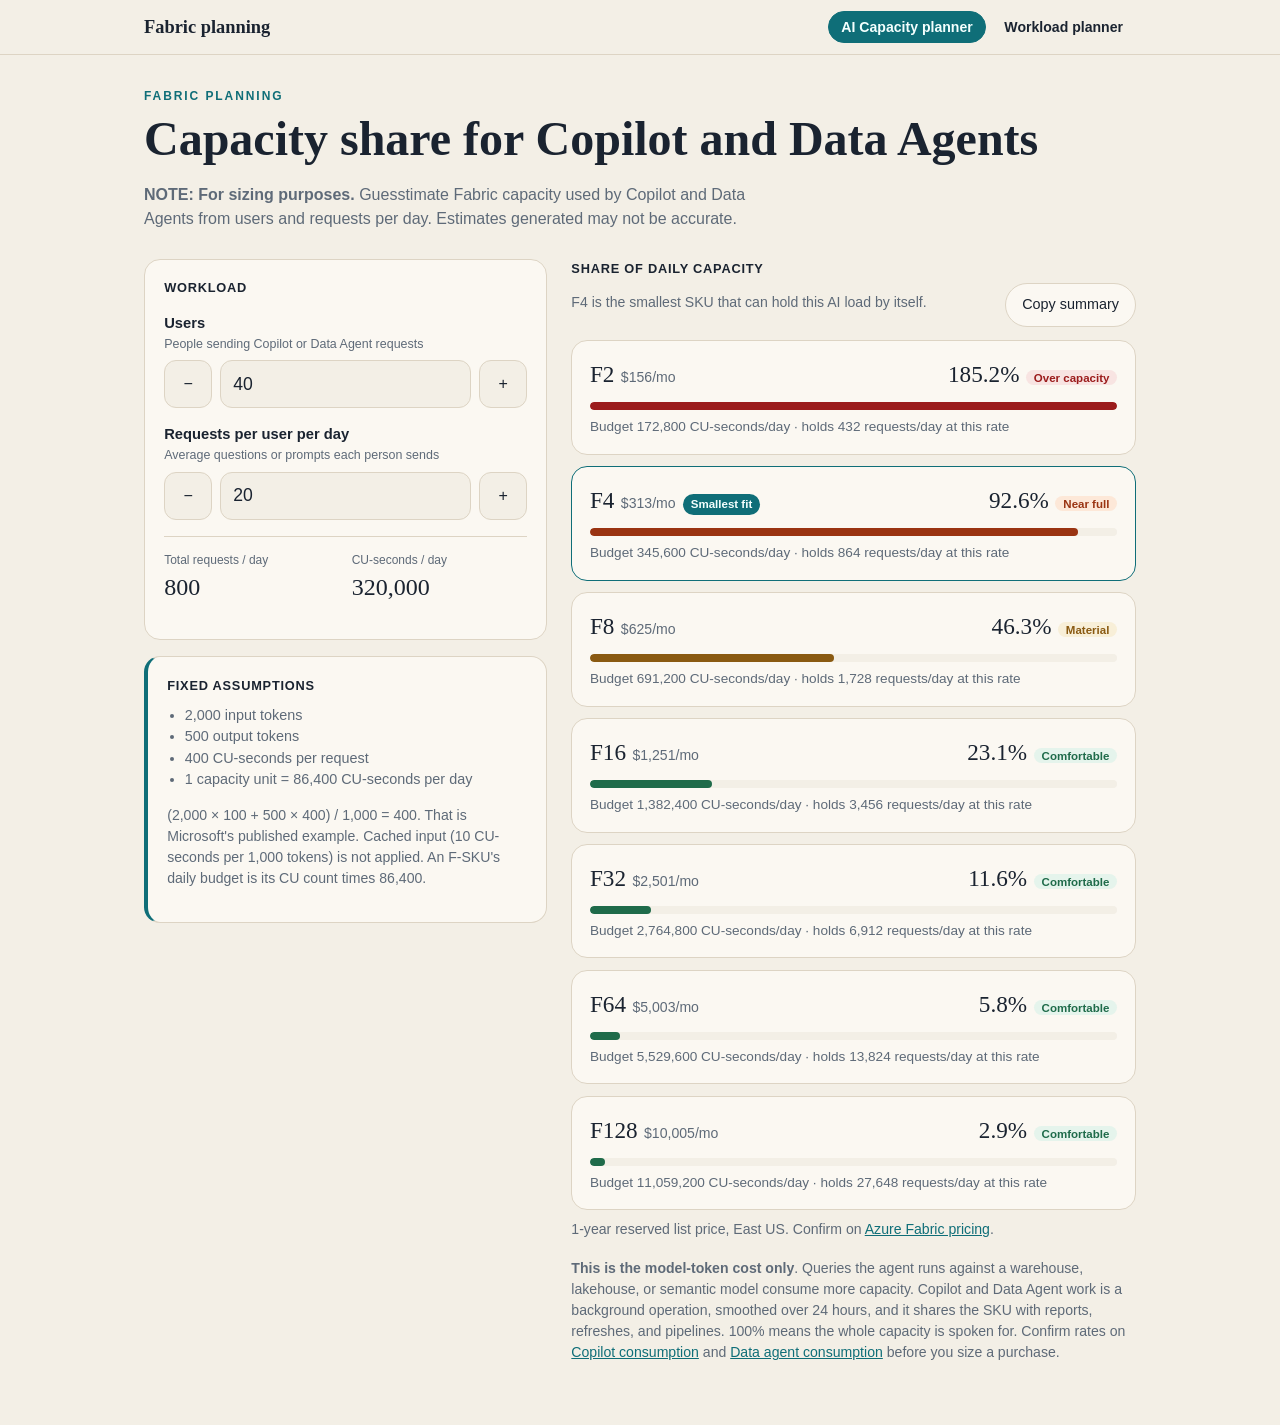
==== commit e1fb1a79: "Drop CU count from SKU labels and match price to that text style" ====
--- a/docs/index.html
+++ b/docs/index.html
@@ -133,13 +133,12 @@
         li.className = "sku" + (marked ? " fit" : "");
         const width = Math.max(0, Math.min(row.pct, 100));
         li.innerHTML =
-          '<div class="row"><div><span class="sku-name"></span><span class="cus"></span><span class="price"></span>' +
+          '<div class="row"><div><span class="sku-name"></span><span class="price"></span>' +
           (marked ? '<span class="pill fit">Smallest fit</span>' : "") +
           '</div><div><span class="pct"></span><span class="band"></span></div></div>' +
           '<div class="track" role="meter"><div class="fill"></div></div>' +
           '<p class="meta"></p>';
         li.querySelector(".sku-name").textContent = row.id;
-        li.querySelector(".cus").textContent = row.cus + " CU";
         li.querySelector(".price").textContent = "$" + fmt(row.price) + "/mo";
         li.querySelector(".pct").textContent = pctText(row.pct);
         const badge = li.querySelector(".band");
--- a/docs/site.css
+++ b/docs/site.css
@@ -180,8 +180,7 @@
 li.sku.fit { border-color: var(--accent); }
 .row { display: flex; flex-wrap: wrap; justify-content: space-between; gap: 0.4rem; align-items: baseline; }
 .sku-name { font-family: var(--serif); font-size: 1.45rem; }
-.cus { color: var(--muted); font-size: 0.88rem; margin-left: 0.4rem; }
-.price { color: var(--muted); font-size: 0.82rem; margin-left: 0.55rem; font-variant-numeric: tabular-nums; font-weight: 550; }
+.price { color: var(--muted); font-size: 0.88rem; margin-left: 0.4rem; font-variant-numeric: tabular-nums; }
 .pill {
   display: inline-block;
   border-radius: 999px;
@@ -231,7 +230,7 @@
 [data-page="workloads"] .btn { height: 2.6rem; }
 [data-page="workloads"] li.sku { padding: 0.9rem 1rem; }
 [data-page="workloads"] .sku-name { font-size: 1.3rem; }
-[data-page="workloads"] .cus { font-size: 0.85rem; margin-left: 0.35rem; }
+[data-page="workloads"] .price { font-size: 0.85rem; margin-left: 0.35rem; }
 [data-page="workloads"] .pill { background: var(--accent); color: var(--accent-ink); font-size: 0.7rem; margin-left: 0.4rem; }
 [data-page="workloads"] .pct { font-size: 1.3rem; }
 [data-page="workloads"] .band { font-size: 0.7rem; margin-left: 0.35rem; }
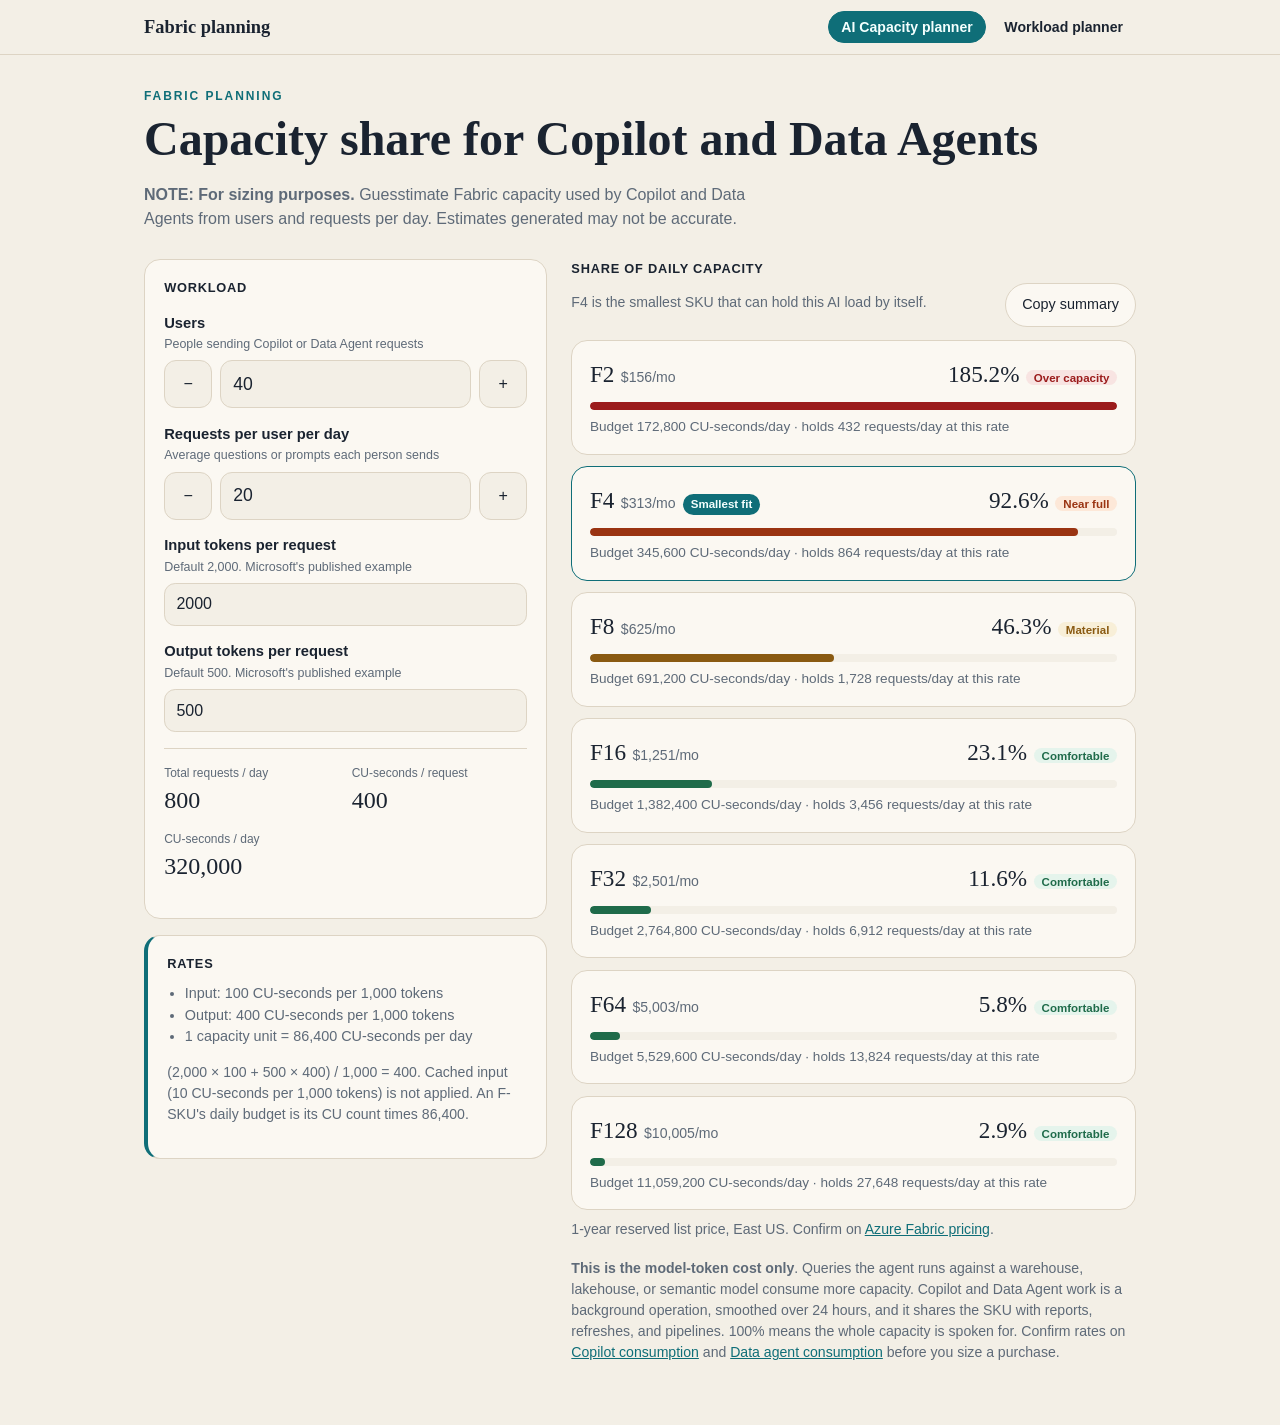
==== commit 6f449685: "Make input and output tokens editable on AI capacity planner" ====
--- a/docs/index.html
+++ b/docs/index.html
@@ -33,20 +33,26 @@
             <input id="requests" inputmode="numeric" autocomplete="off" value="20" />
             <button type="button" id="requests-inc" aria-label="Increase requests">+</button>
           </div>
+          <label for="input-tokens">Input tokens per request</label>
+          <p class="hint">Default 2,000. Microsoft's published example</p>
+          <input id="input-tokens" type="number" min="0" step="100" value="2000" />
+          <label for="output-tokens">Output tokens per request</label>
+          <p class="hint">Default 500. Microsoft's published example</p>
+          <input id="output-tokens" type="number" min="0" step="50" value="500" />
           <dl class="stats">
             <div><dt>Total requests / day</dt><dd id="total">0</dd></div>
+            <div><dt>CU-seconds / request</dt><dd id="cu-per">400</dd></div>
             <div><dt>CU-seconds / day</dt><dd id="daily">0</dd></div>
           </dl>
         </div>
         <div class="card accent-card" style="margin-top:1rem">
-          <h2>Fixed assumptions</h2>
+          <h2>Rates</h2>
           <ul class="assume">
-            <li>2,000 input tokens</li>
-            <li>500 output tokens</li>
-            <li>400 CU-seconds per request</li>
+            <li>Input: 100 CU-seconds per 1,000 tokens</li>
+            <li>Output: 400 CU-seconds per 1,000 tokens</li>
             <li>1 capacity unit = 86,400 CU-seconds per day</li>
           </ul>
-          <p class="note">(2,000 × 100 + 500 × 400) / 1,000 = 400. That is Microsoft's published example. Cached input (10 CU-seconds per 1,000 tokens) is not applied. An F-SKU's daily budget is its CU count times 86,400.</p>
+          <p class="note" id="formula-note">(2,000 × 100 + 500 × 400) / 1,000 = 400. That is Microsoft's published example. Cached input (10 CU-seconds per 1,000 tokens) is not applied. An F-SKU's daily budget is its CU count times 86,400.</p>
         </div>
       </section>
 
@@ -67,7 +73,6 @@
     </div>
   </main>
   <script>
-    const CU = 400;
     const DAY = 86400;
     const SKUS = [
       ["F2", 2], ["F4", 4], ["F8", 8], ["F16", 16], ["F32", 32], ["F64", 64], ["F128", 128]
@@ -81,6 +86,8 @@
 
     const usersEl = document.getElementById("users");
     const reqEl = document.getElementById("requests");
+    const inputTokensEl = document.getElementById("input-tokens");
+    const outputTokensEl = document.getElementById("output-tokens");
     const list = document.getElementById("skus");
 
     function digits(raw) {
@@ -108,10 +115,16 @@
     function render() {
       const users = count(usersEl.value);
       const perUser = count(reqEl.value);
+      const inputTokens = count(inputTokensEl.value);
+      const outputTokens = count(outputTokensEl.value);
+      const cuPer = (inputTokens * 100 + outputTokens * 400) / 1000;
       const total = users * perUser;
-      const daily = total * CU;
+      const daily = total * cuPer;
       document.getElementById("total").textContent = fmt(total);
+      document.getElementById("cu-per").textContent = fmt(cuPer);
       document.getElementById("daily").textContent = fmt(daily);
+      document.getElementById("formula-note").textContent =
+        "(" + fmt(inputTokens) + " × 100 + " + fmt(outputTokens) + " × 400) / 1,000 = " + fmt(cuPer) + ". Cached input (10 CU-seconds per 1,000 tokens) is not applied. An F-SKU's daily budget is its CU count times 86,400.";
 
       let smallest = null;
       const rows = SKUS.map(function (sku) {
@@ -119,7 +132,7 @@
         const pct = (daily / budget) * 100;
         const fits = pct <= 100;
         if (fits && !smallest) smallest = sku[0];
-        return { id: sku[0], cus: sku[1], budget: budget, pct: pct, holds: Math.floor(budget / CU), fits: fits, band: band(pct), price: Math.round(sku[1] * 938 / 12) };
+        return { id: sku[0], cus: sku[1], budget: budget, pct: pct, holds: Math.floor(budget / cuPer || 0), fits: fits, band: band(pct), price: Math.round(sku[1] * 938 / 12) };
       });
 
       document.getElementById("fit-line").textContent = smallest
@@ -170,18 +183,25 @@
     }
     bind(usersEl, "users-dec", "users-inc");
     bind(reqEl, "requests-dec", "requests-inc");
+    inputTokensEl.addEventListener("input", render);
+    outputTokensEl.addEventListener("input", render);
 
     document.getElementById("copy").addEventListener("click", async function () {
       const users = count(usersEl.value);
       const perUser = count(reqEl.value);
+      const inputTokens = count(inputTokensEl.value);
+      const outputTokens = count(outputTokensEl.value);
+      const cuPer = (inputTokens * 100 + outputTokens * 400) / 1000;
       const total = users * perUser;
-      const daily = total * CU;
+      const daily = total * cuPer;
       const lines = [
         "Fabric Copilot / Data Agent capacity guesstimate",
         "Users: " + fmt(users),
         "Requests per user per day: " + fmt(perUser),
+        "Input tokens per request: " + fmt(inputTokens),
+        "Output tokens per request: " + fmt(outputTokens),
         "Total requests per day: " + fmt(total),
-        "CU-seconds per request: 400 (2,000 input tokens + 500 output tokens)",
+        "CU-seconds per request: " + fmt(cuPer) + " (" + fmt(inputTokens) + " input × 100 + " + fmt(outputTokens) + " output × 400) / 1,000",
         "Daily CU-seconds: " + fmt(daily),
         "",
         "Share of each SKU (CU count × 86,400 CU-seconds/day):"
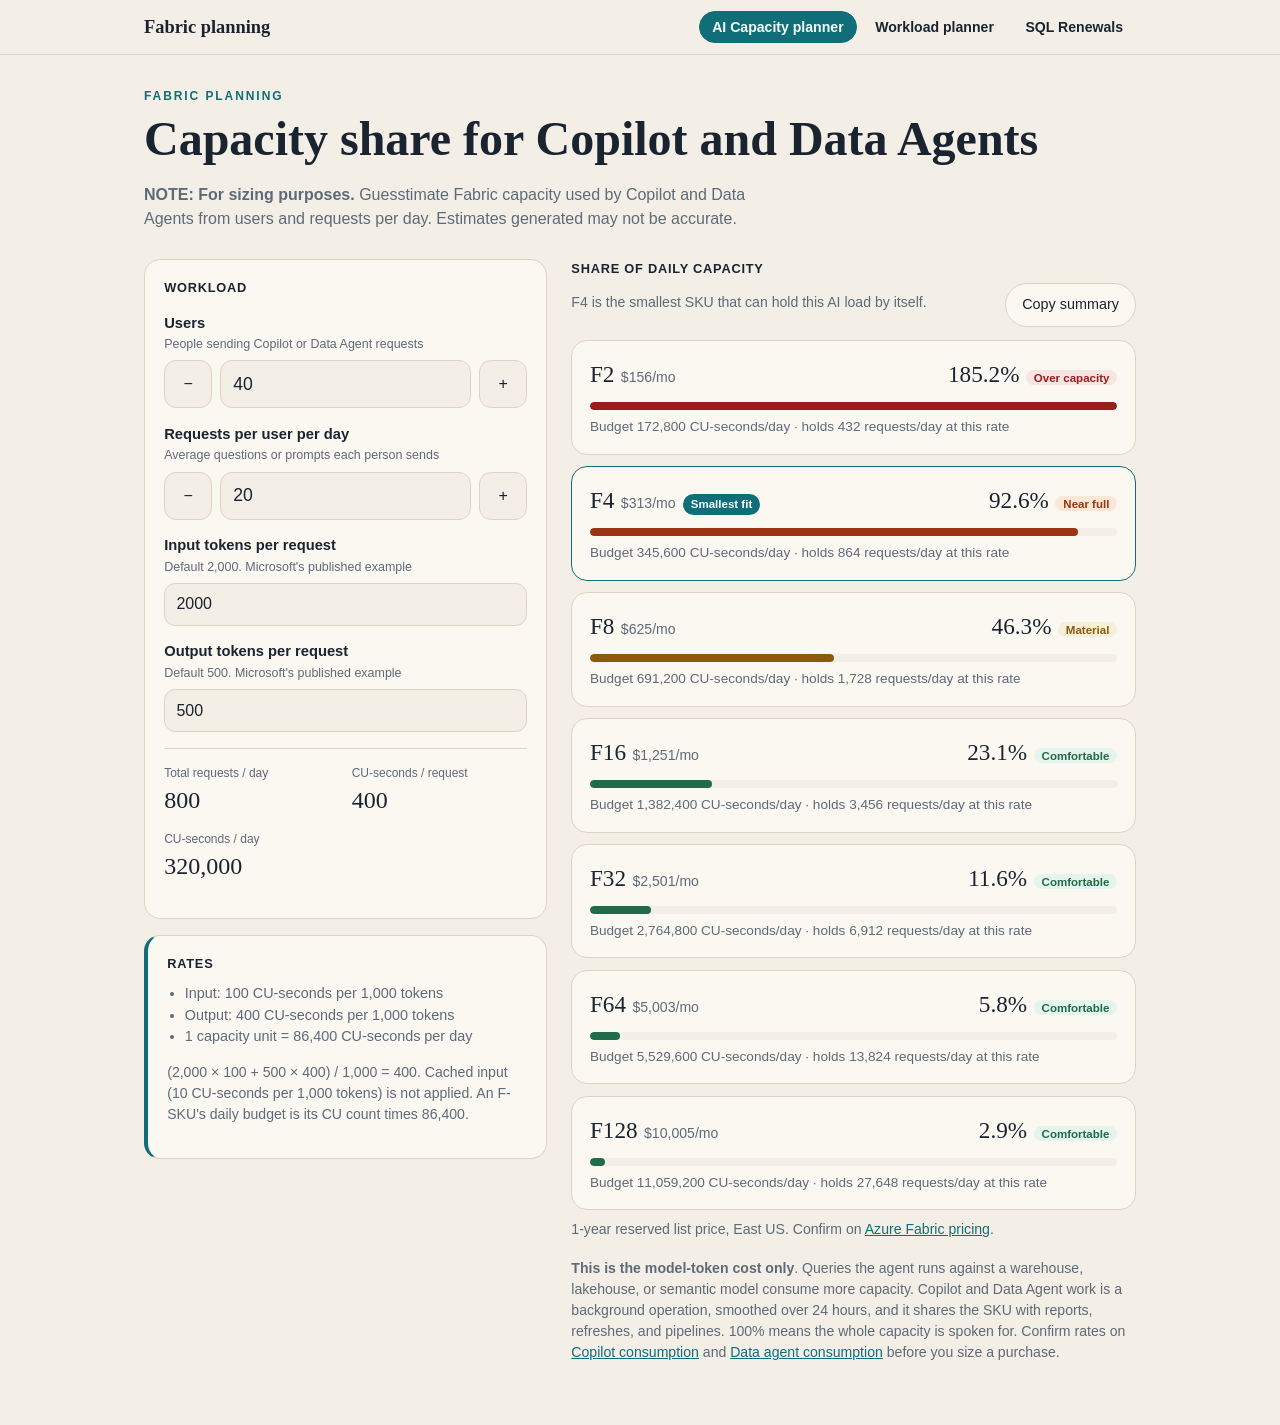
==== commit a2591556: "edit metadata" ====
--- a/docs/index.html
+++ b/docs/index.html
@@ -3,6 +3,7 @@
 <head>
   <meta charset="utf-8" />
   <meta name="viewport" content="width=device-width, initial-scale=1" />
+  <meta name="author" content="Dohar Silalahi">
   <title>Fabric CU Planner</title>
   <meta name="description" content="
   Guesstimate Fabric capacity used by Copilot and Data Agents from users and requests per day." />
